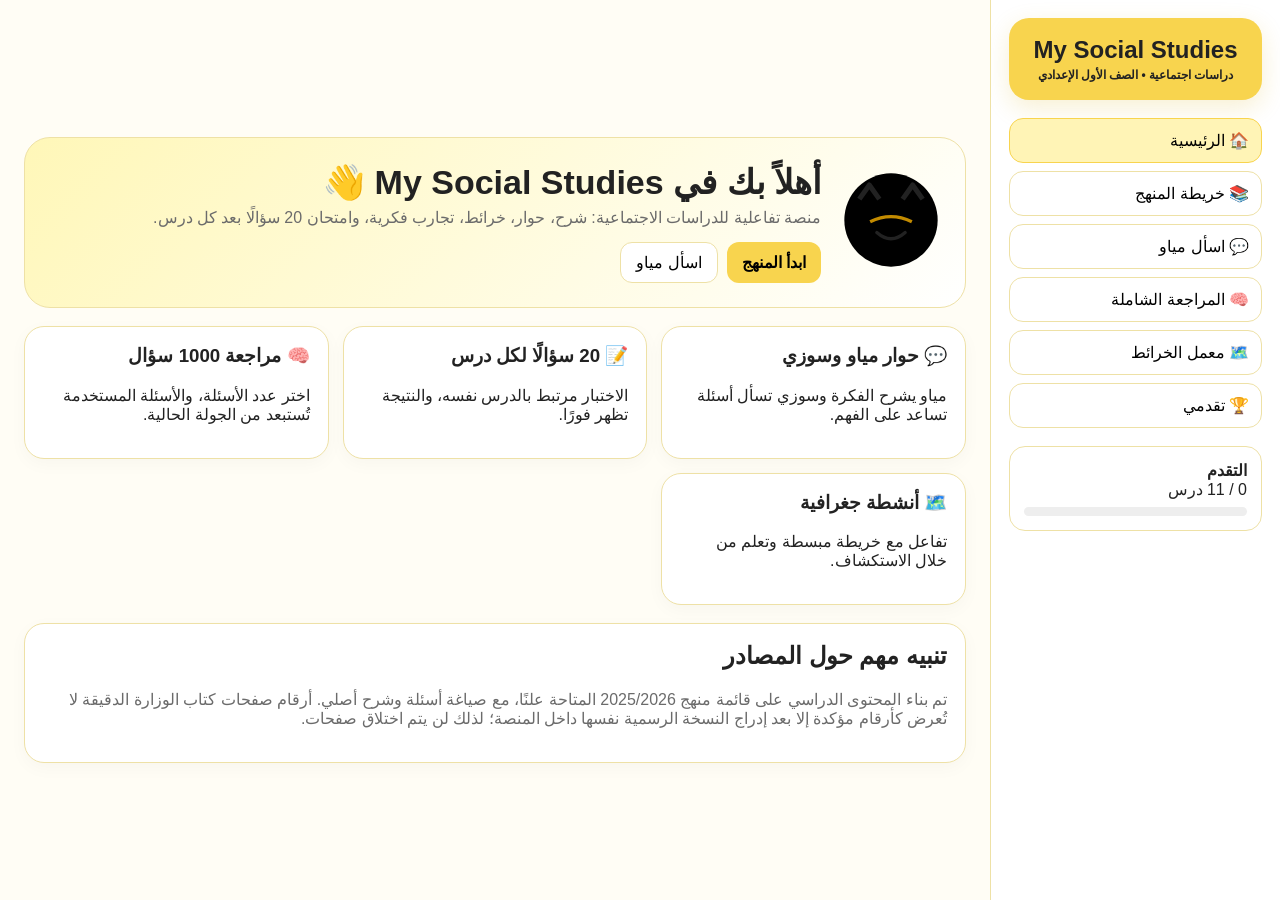
==== index.html @ 65dea262 "Add files via upload" ====
<!doctype html><html lang="ar" dir="rtl"><head><meta charset="utf-8"><meta name="viewport" content="width=device-width,initial-scale=1"><title>My Social Studies</title><style>
:root{--y:#f8d44e;--yd:#d9ae16;--ink:#222;--muted:#6b6b6b;--bg:#fffdf5;--card:#fff;--line:#eee1a6;--ok:#168a4b;--bad:#c53b3b}*{box-sizing:border-box}body{margin:0;background:var(--bg);color:var(--ink);font-family:"Noto Sans Arabic",Tahoma,Arial,sans-serif}.app{display:grid;grid-template-columns:290px 1fr;min-height:100vh}.side{background:#fff;border-left:1px solid var(--line);padding:18px;position:sticky;top:0;height:100vh;overflow:auto}.brand{background:var(--y);border-radius:20px;padding:18px;text-align:center;font-weight:900;font-size:24px;box-shadow:0 8px 25px #d9ae1630}.brand small{display:block;font-size:12px;font-weight:700;margin-top:4px}.nav{display:grid;gap:8px;margin-top:18px}.nav button{border:1px solid var(--line);background:#fff;border-radius:14px;padding:12px;text-align:right;font:inherit;cursor:pointer}.nav button.active,.nav button:hover{background:#fff4b6;border-color:var(--y)}.progress{margin-top:18px;padding:14px;border:1px solid var(--line);border-radius:16px}.bar{height:9px;background:#eee;border-radius:99px;overflow:hidden;margin-top:8px}.bar i{display:block;height:100%;background:var(--y);width:0}.main{padding:24px;max-width:1250px;width:100%;margin:auto}.top{display:flex;justify-content:space-between;gap:15px;align-items:center;margin-bottom:18px}.hero{background:linear-gradient(135deg,#fff7b8,#fff);border:1px solid var(--line);border-radius:26px;padding:24px;display:flex;gap:20px;align-items:center}.hero h1{margin:0 0 6px;font-size:34px}.hero p{margin:0;color:var(--muted)}.cat{width:100px;height:100px;flex:none}.grid{display:grid;grid-template-columns:repeat(auto-fit,minmax(260px,1fr));gap:14px;margin-top:18px}.card{background:var(--card);border:1px solid var(--line);border-radius:20px;padding:18px;box-shadow:0 5px 18px #00000008}.lesson{cursor:pointer;transition:.18s}.lesson:hover{transform:translateY(-3px);box-shadow:0 12px 28px #00000012}.pill{display:inline-block;background:#fff4b6;border-radius:999px;padding:4px 9px;font-size:12px}.muted{color:var(--muted)}h2,h3{margin-top:0}.actions{display:flex;flex-wrap:wrap;gap:9px;margin-top:15px}button.primary,button.secondary,select,input{font:inherit}button.primary{background:var(--y);border:0;border-radius:12px;padding:10px 15px;font-weight:800;cursor:pointer}button.secondary{background:#fff;border:1px solid var(--line);border-radius:12px;padding:10px 15px;cursor:pointer}.lessonHead{display:flex;justify-content:space-between;gap:15px;align-items:flex-start}.video{width:100%;border-radius:18px;background:#111;margin-top:15px;max-height:430px}.tabs{display:flex;gap:8px;flex-wrap:wrap;margin:15px 0}.tabs button{border:1px solid var(--line);background:#fff;border-radius:999px;padding:9px 14px;cursor:pointer}.tabs button.active{background:var(--y);border-color:var(--yd)}.dialogue{display:grid;grid-template-columns:1fr 1fr;gap:12px}.bubble{padding:15px;border-radius:18px;border:1px solid var(--line);background:#fff}.bubble.miao{background:#fff7b8}.avatar{width:58px;height:58px;float:right;margin-left:10px}.clear{clear:both}.lab{display:grid;grid-template-columns:1fr 1fr;gap:15px}.map{min-height:320px;border-radius:20px;background:#eaf5d6;border:1px solid #cfe1b2;position:relative;overflow:hidden}.africa{position:absolute;inset:35px 100px 35px 100px;background:#d8bd78;clip-path:polygon(44% 0,61% 9%,65% 19%,78% 31%,73% 42%,80% 56%,70% 66%,64% 83%,52% 100%,42% 89%,33% 82%,29% 66%,21% 54%,27% 43%,20% 29%,31% 19%,35% 7%);border:4px solid #9c7e3d}.marker{position:absolute;width:15px;height:15px;border-radius:50%;background:#c73535;border:3px solid #fff;box-shadow:0 2px 8px #0004;cursor:pointer}.m1{top:25%;left:44%}.m2{top:47%;left:53%}.m3{top:65%;left:57%}.m4{top:40%;left:64%}.mapInfo{margin-top:8px;background:#fff;padding:10px;border-radius:12px;border:1px solid var(--line)}.choices{display:grid;gap:9px;margin-top:12px}.choice{background:#fff;border:1px solid #ddd;border-radius:13px;padding:12px;text-align:right;cursor:pointer}.choice:hover{border-color:var(--yd)}.choice.correct{border-color:var(--ok);background:#eaf8f0}.choice.wrong{border-color:var(--bad);background:#fff0f0}.score{font-size:20px;font-weight:900}.search{width:100%;padding:12px;border:1px solid var(--line);border-radius:14px}.source{font-size:12px;color:#6b5a1a;background:#fff9d8;border:1px solid var(--line);padding:10px;border-radius:12px;margin-top:10px}.chat{display:flex;gap:10px}.chat input{flex:1;padding:12px;border:1px solid var(--line);border-radius:14px}.answer{white-space:pre-wrap;line-height:1.8}.footer{margin-top:30px;text-align:center;color:#888;font-size:12px}.hide{display:none}@media(max-width:900px){.app{grid-template-columns:1fr}.side{position:static;height:auto}.main{padding:14px}.dialogue,.lab{grid-template-columns:1fr}.hero h1{font-size:27px}}
</style><style id="ai-chat-style">
.ai-chat{margin-top:18px;background:#fff;border:1px solid #eee1a6;border-radius:22px;overflow:hidden;box-shadow:0 12px 35px rgba(70,50,0,.08)}
.ai-head{display:flex;align-items:center;gap:12px;padding:14px 16px;background:linear-gradient(135deg,#f8d44e,#fff3ae)}
.ai-head img{width:54px;height:54px;border-radius:16px;object-fit:contain;background:#fff;border:2px solid #fff}
.ai-head strong{display:block;font-size:18px}.ai-head small{color:#665b2c}
.ai-messages{min-height:340px;max-height:58vh;overflow:auto;padding:16px;background:#fffdf7}
.ai-msg{display:flex;gap:10px;margin:12px 0;align-items:flex-start}.ai-msg.user{justify-content:flex-start;flex-direction:row-reverse}.ai-avatar{width:40px;height:40px;border-radius:13px;object-fit:contain;background:#fff;border:1px solid #eee1a6;flex:0 0 auto}.ai-bubble{max-width:min(760px,84%);padding:12px 14px;border-radius:16px;background:#fff;border:1px solid #eee1a6;white-space:pre-wrap;line-height:1.8}.ai-msg.user .ai-bubble{background:#fff1a9}.ai-meta{font-size:11px;color:#8a805b;margin-top:5px}.ai-source{margin-top:8px;padding-top:8px;border-top:1px dashed #dfd19a;font-size:12px;color:#756a40}.ai-composer{display:flex;gap:9px;padding:12px;border-top:1px solid #eee1a6;background:#fff}.ai-composer textarea{flex:1;min-height:52px;max-height:140px;resize:vertical;border:1px solid #e4d79b;border-radius:15px;padding:12px;font:inherit;outline:none}.ai-composer button{min-width:92px;border:0;border-radius:15px;background:#f0c62f;color:#302700;font:inherit;font-weight:800;cursor:pointer}.ai-composer button:disabled{opacity:.55;cursor:wait}.ai-note{font-size:12px;color:#756a40;margin-top:9px}
</style></head><body><div class="app"><aside class="side"><div class="brand">My Social Studies<small>دراسات اجتماعية • الصف الأول الإعدادي</small></div><div class="nav"><button data-page="home" class="active">🏠 الرئيسية</button><button data-page="lessons">📚 خريطة المنهج</button><button data-page="ask">💬 اسأل مياو</button><button data-page="review">🧠 المراجعة الشاملة</button><button data-page="map">🗺️ معمل الخرائط</button><button data-page="progress">🏆 تقدمي</button></div><div class="progress"><b>التقدم</b><div id="pText">0 / 11 درس</div><div class="bar"><i id="pBar"></i></div></div></aside><main class="main" id="main"></main></div><script>
const MIAO_AI_ENDPOINT = localStorage.getItem('miao_ai_endpoint') || 'https://YOUR-WORKER.workers.dev/chat';
const MIAO_AI_MODEL = 'gpt-6-luna';

const embeddedVideos = {"01-africa.mp4":"[data-uri]","02-landforms.mp4":"[data-uri]","03-climate-activities.mp4":"[data-uri]","04-old-kingdom.mp4":"[data-uri]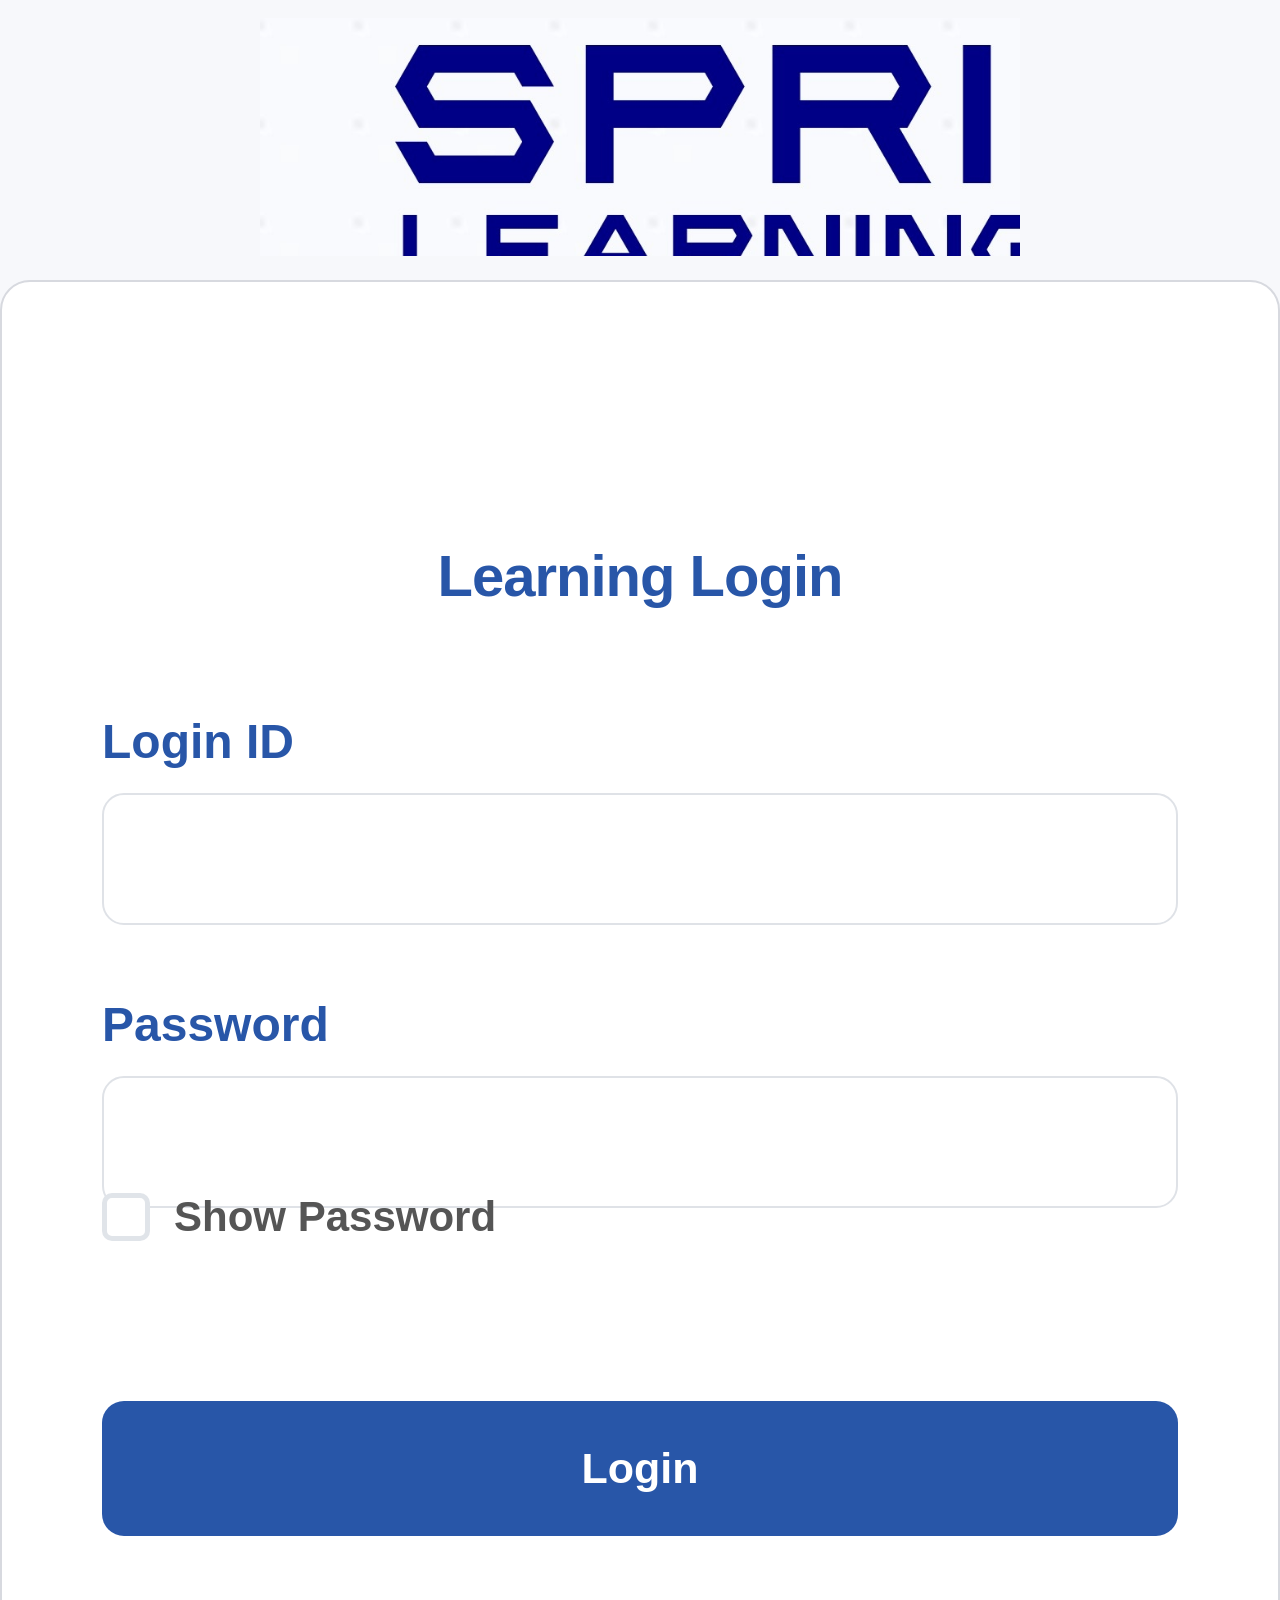
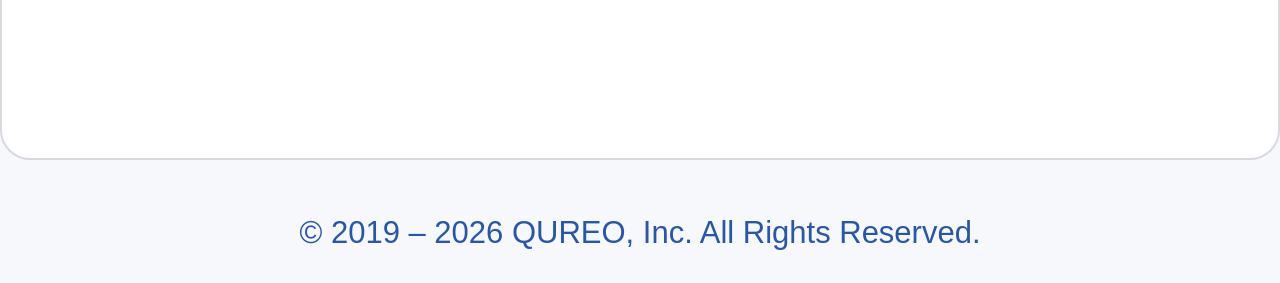
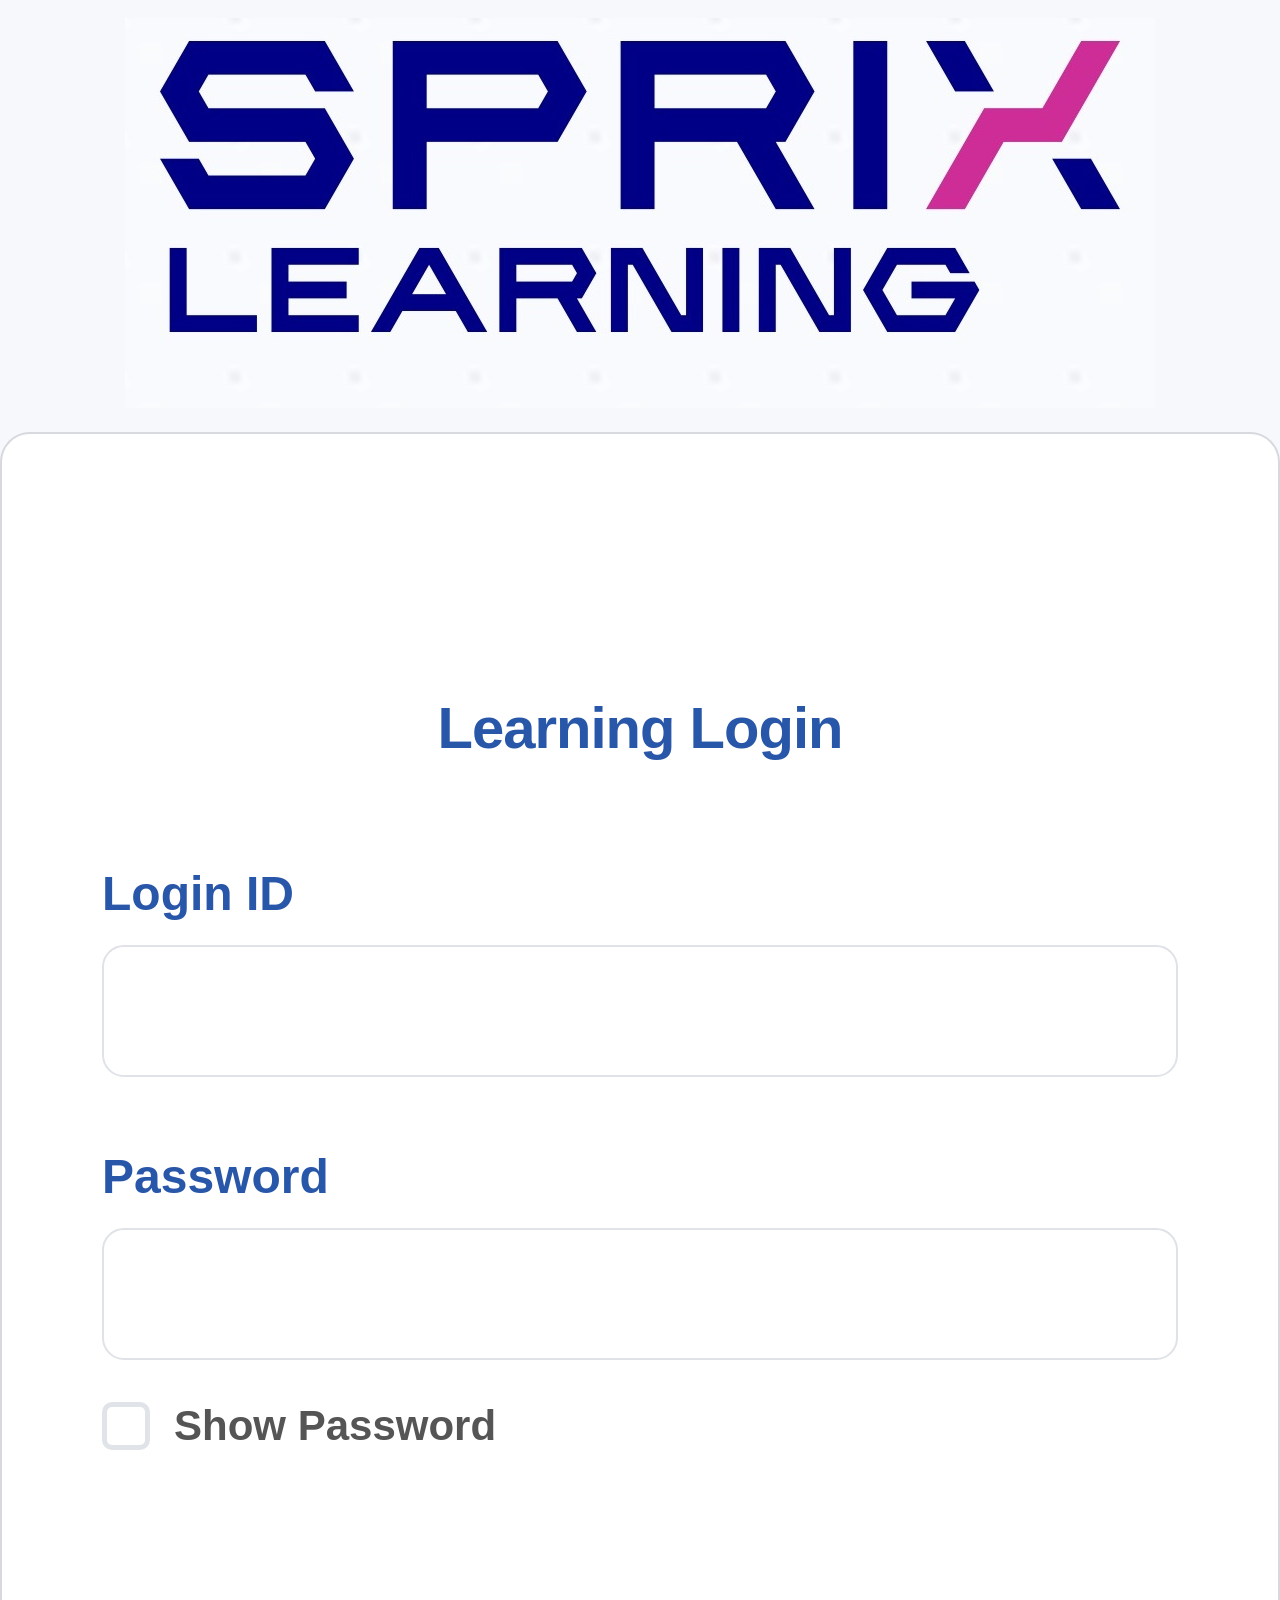
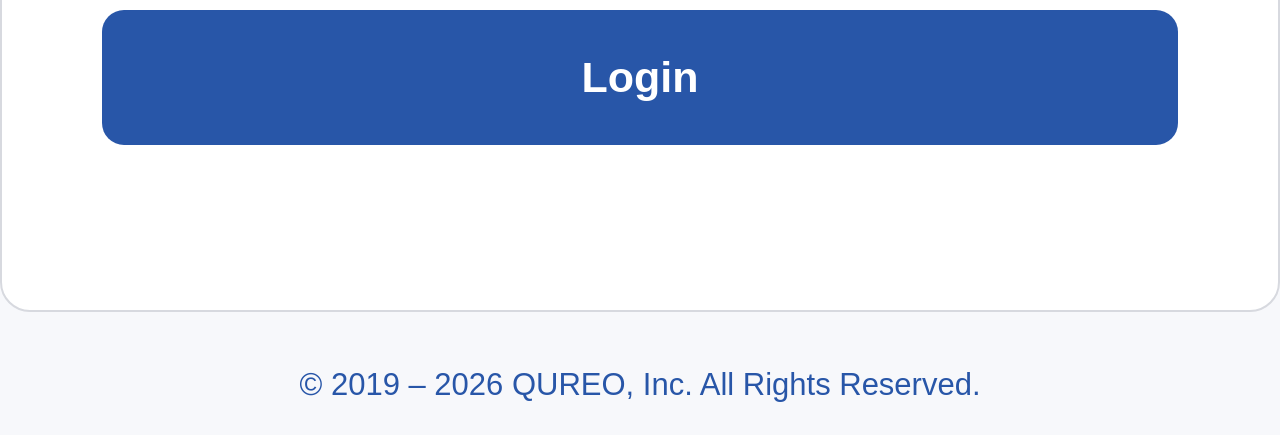
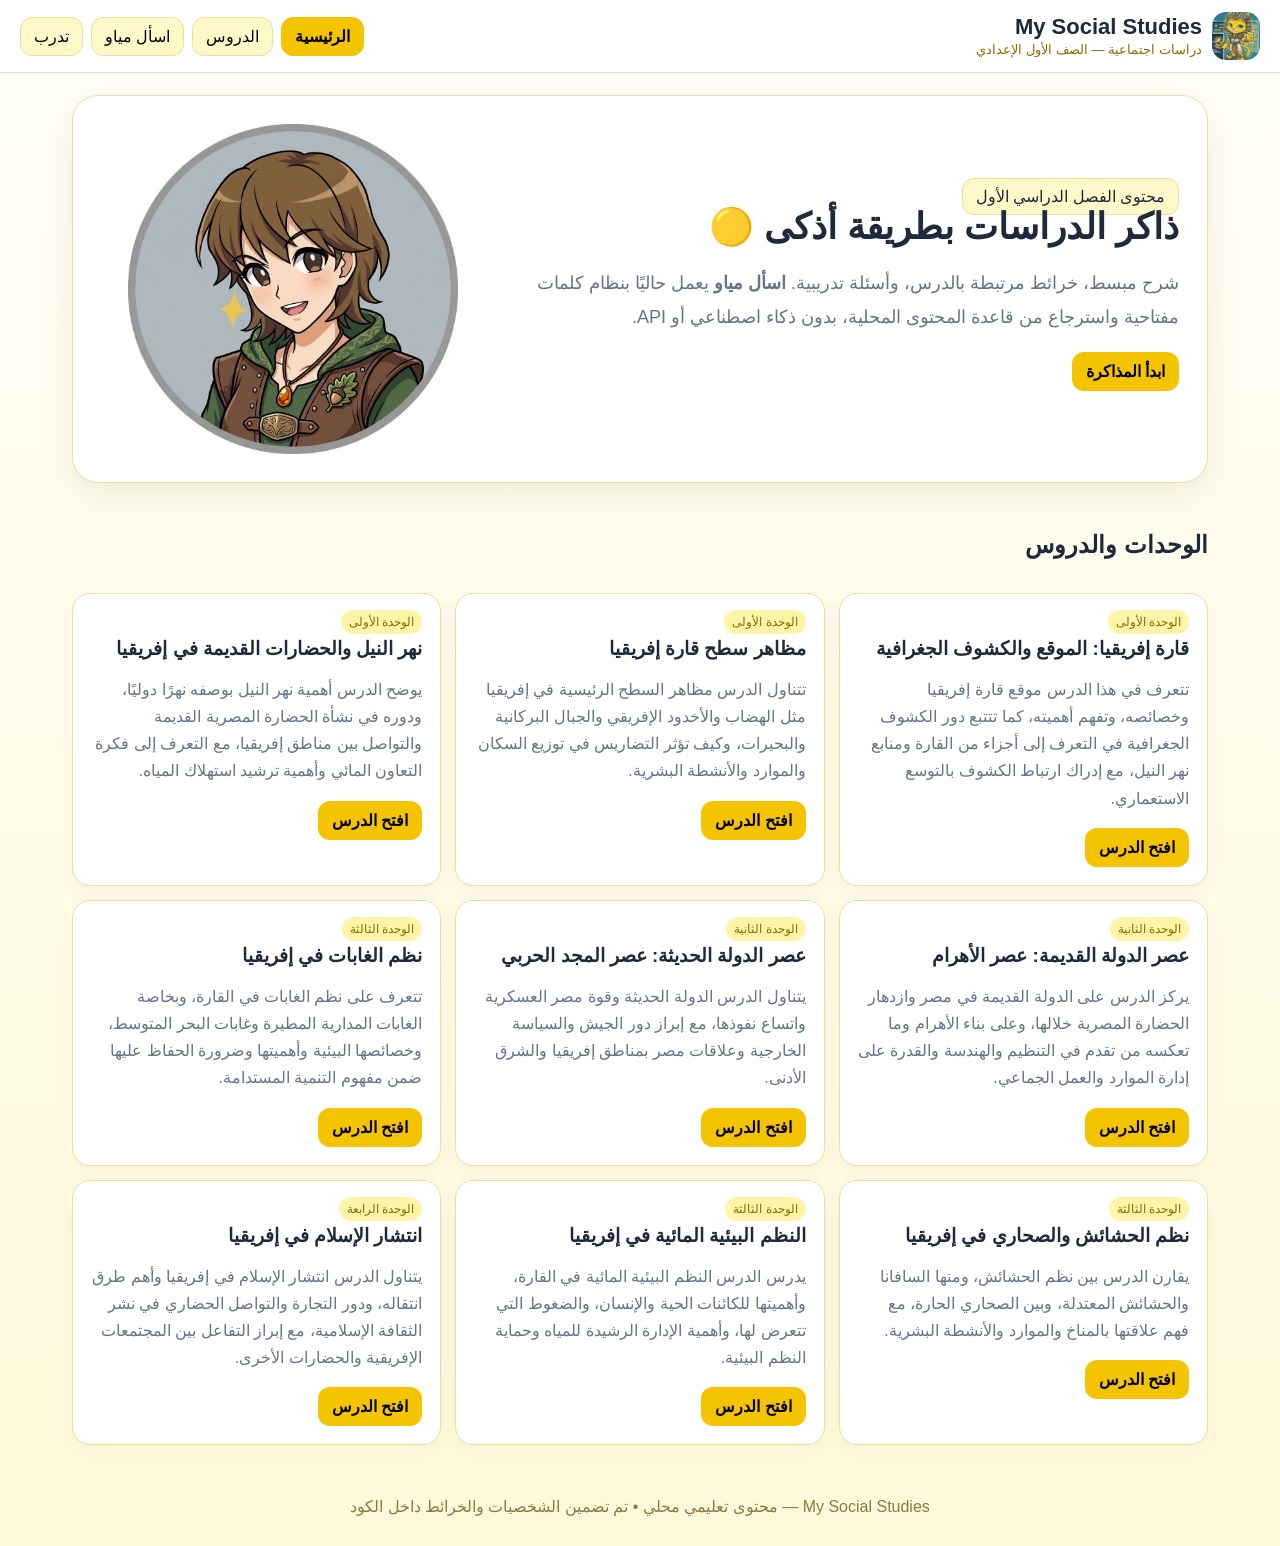
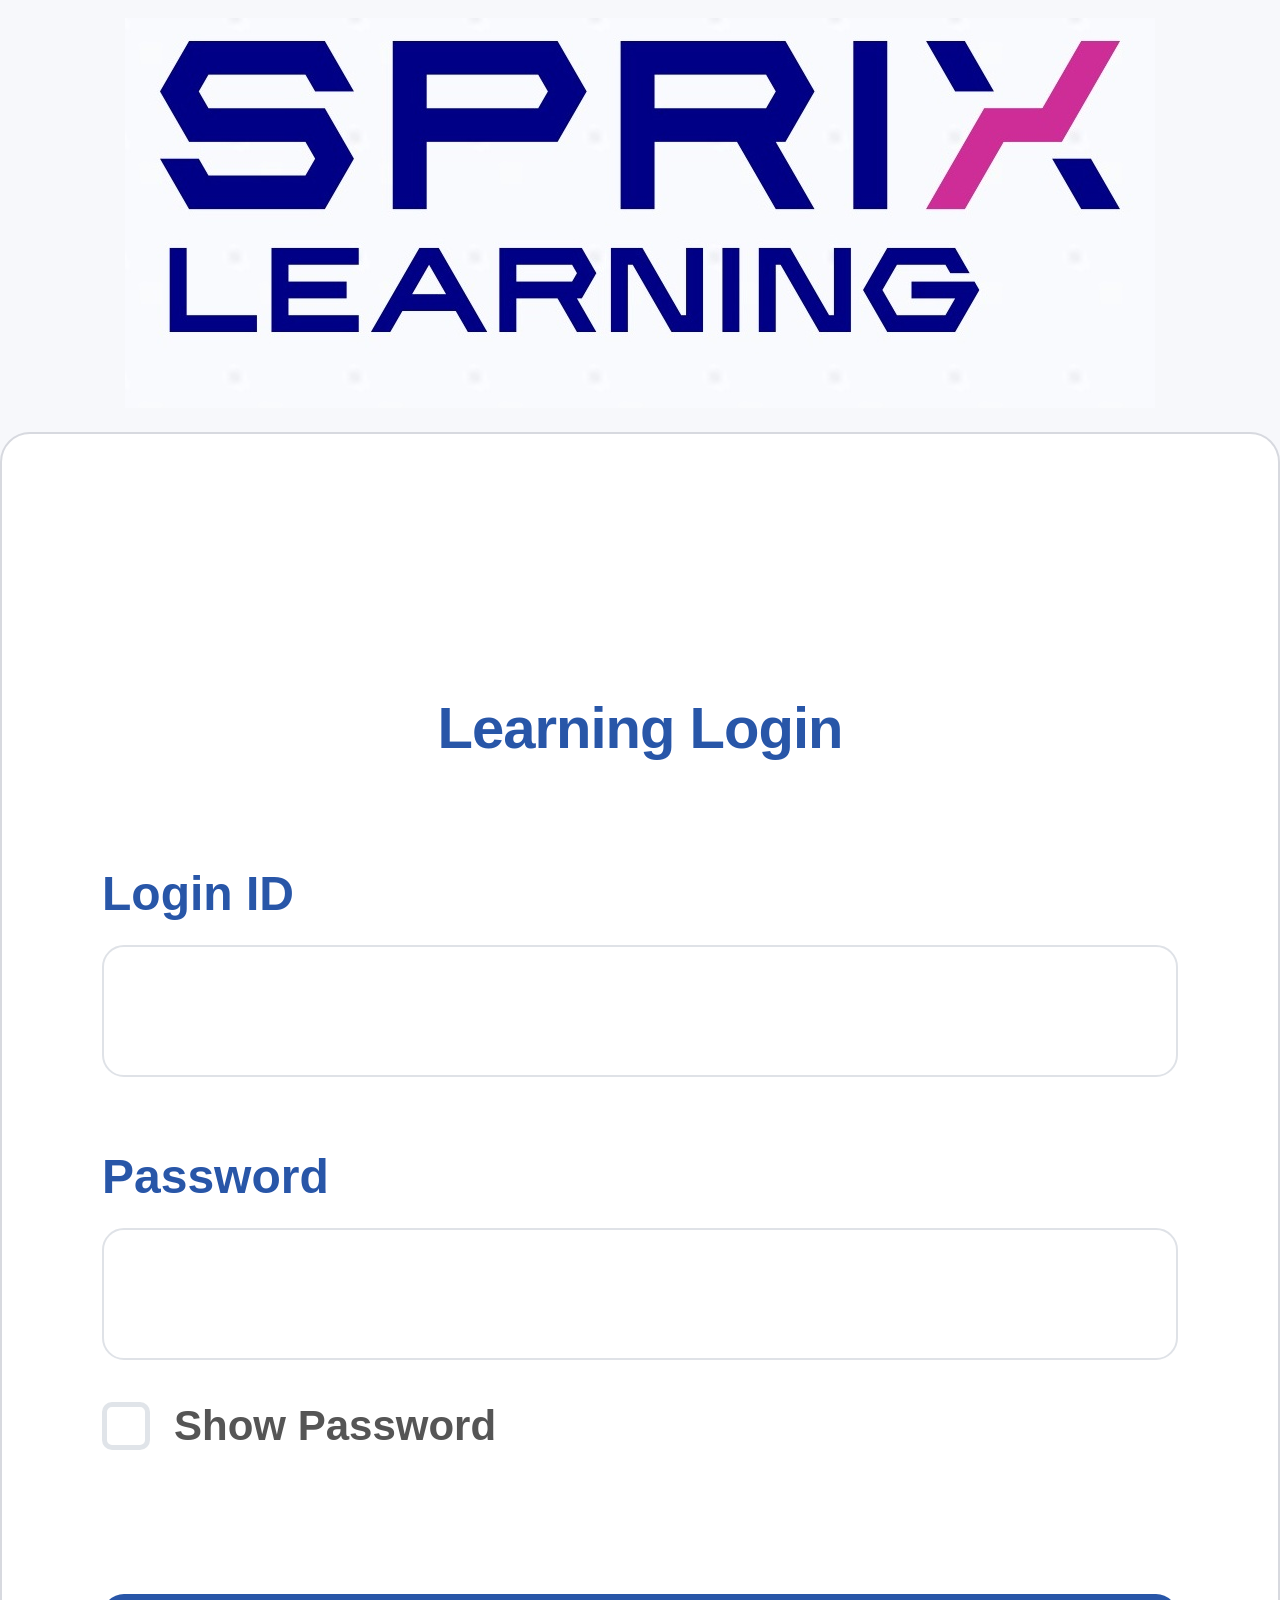
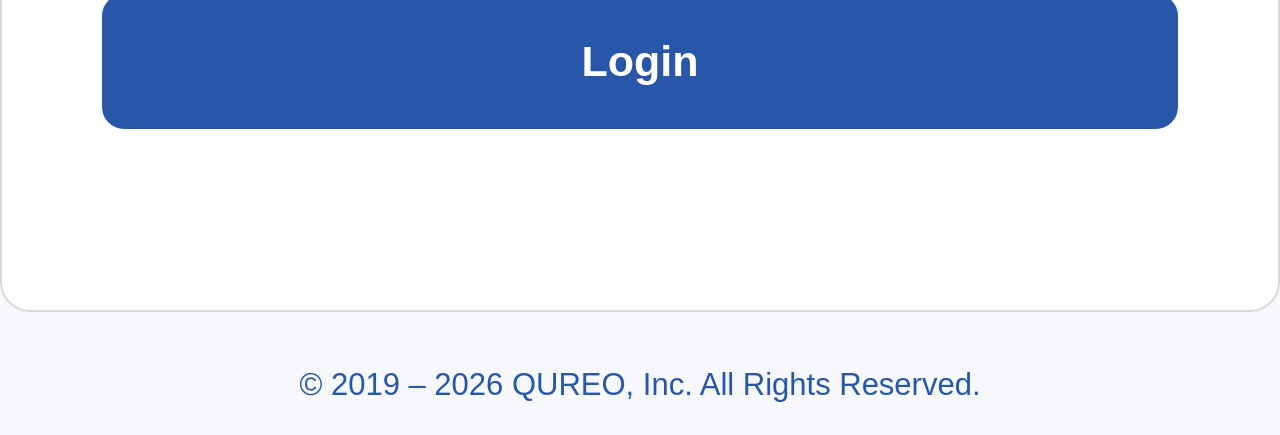
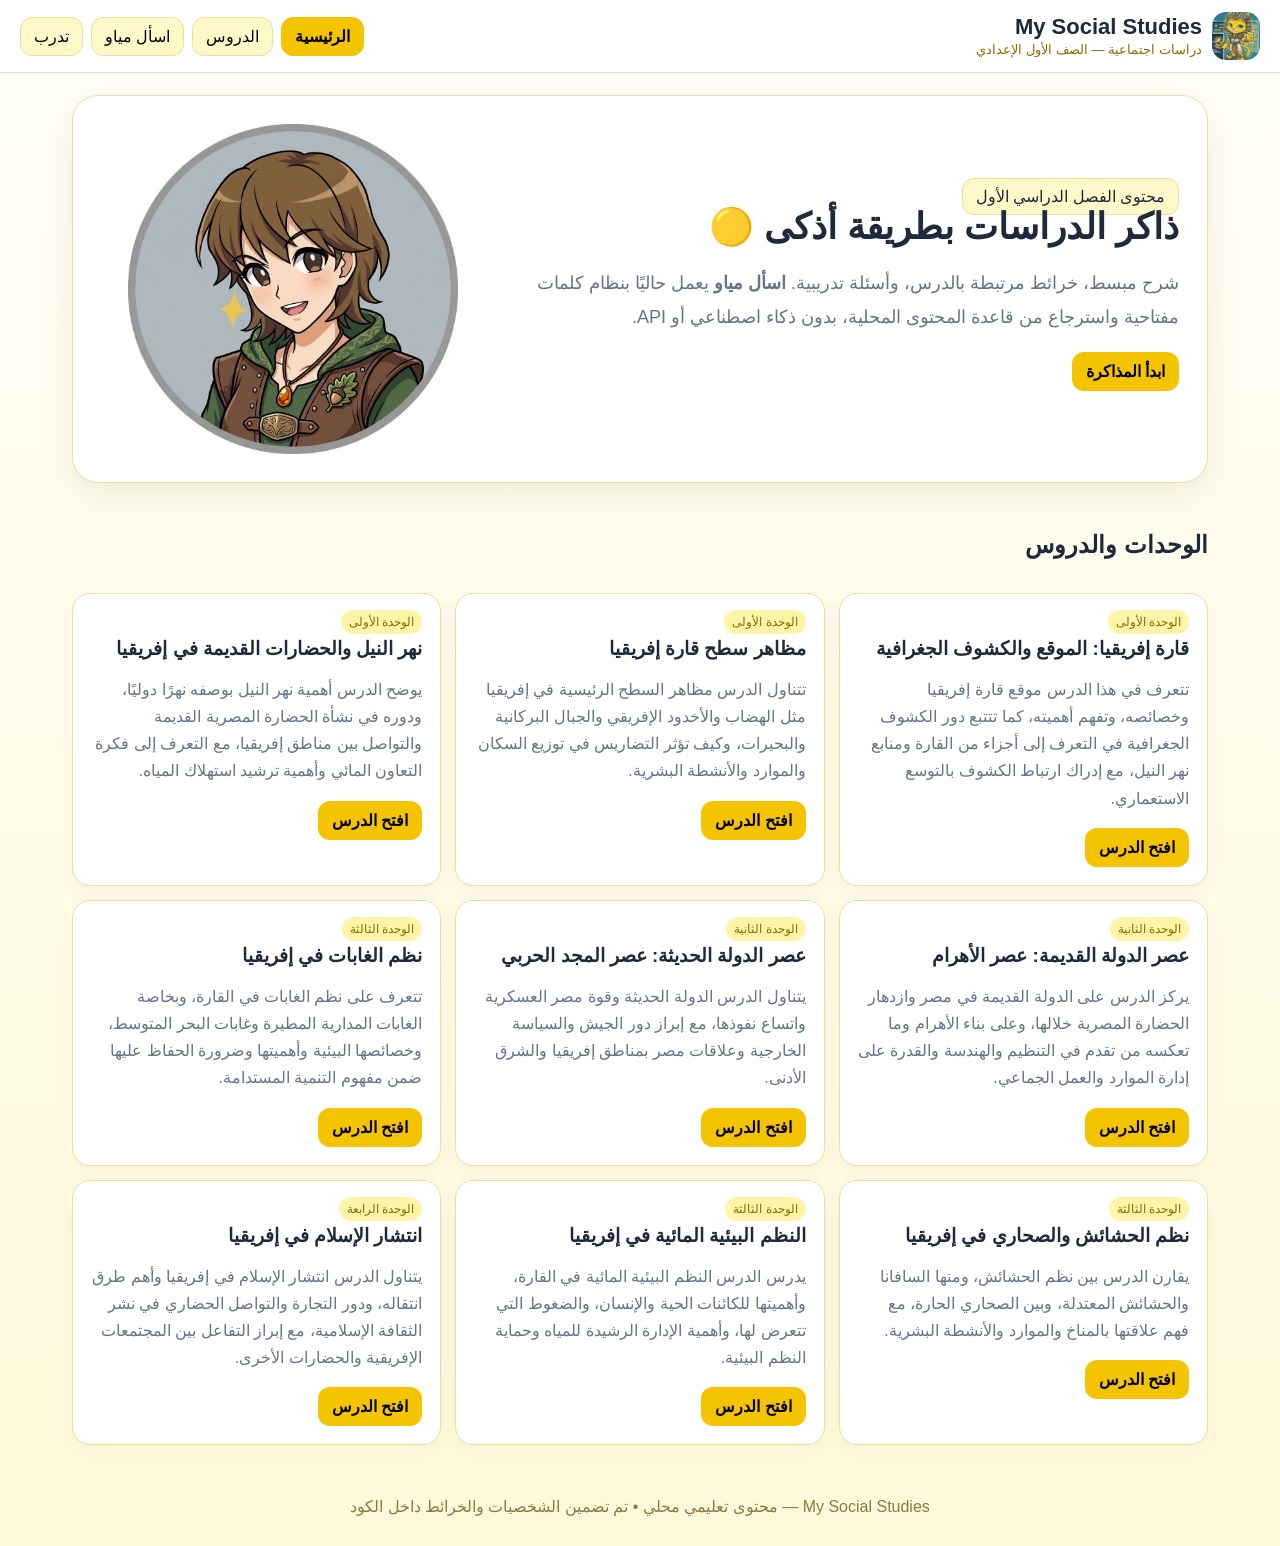
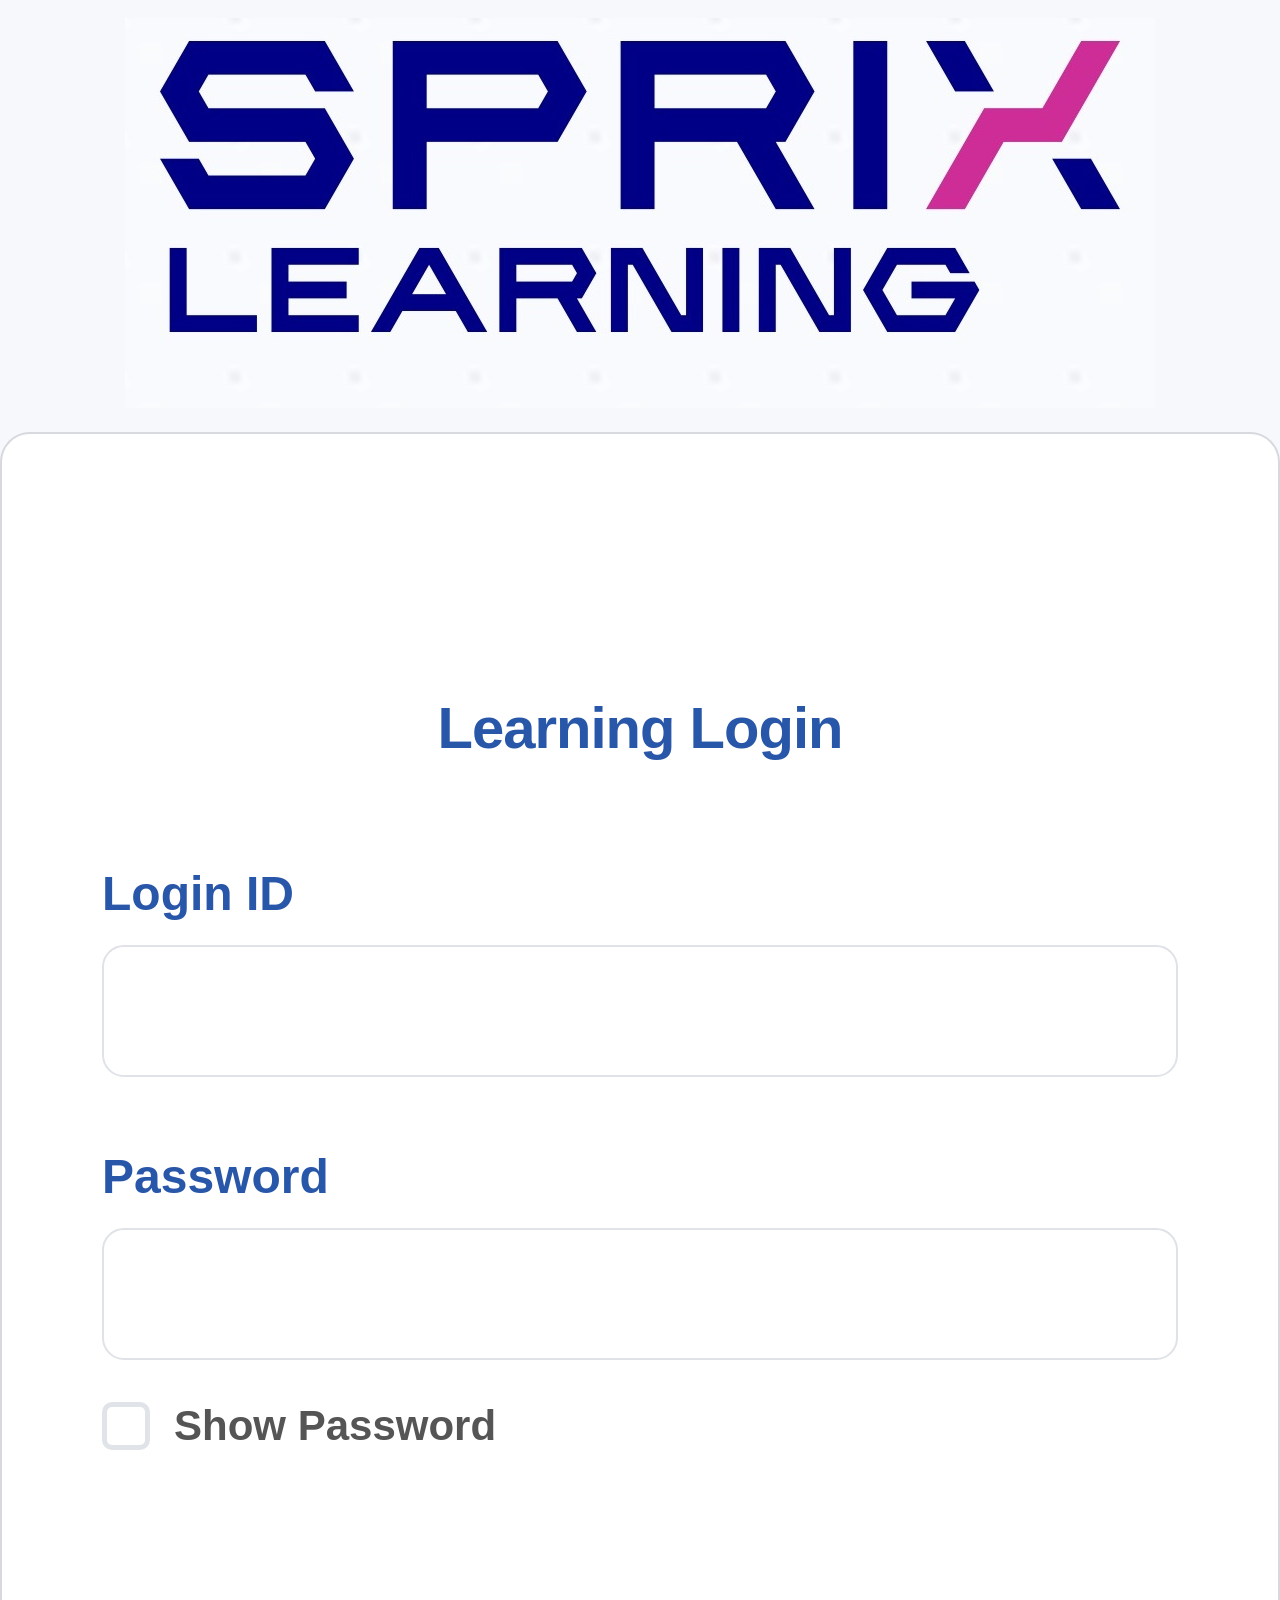
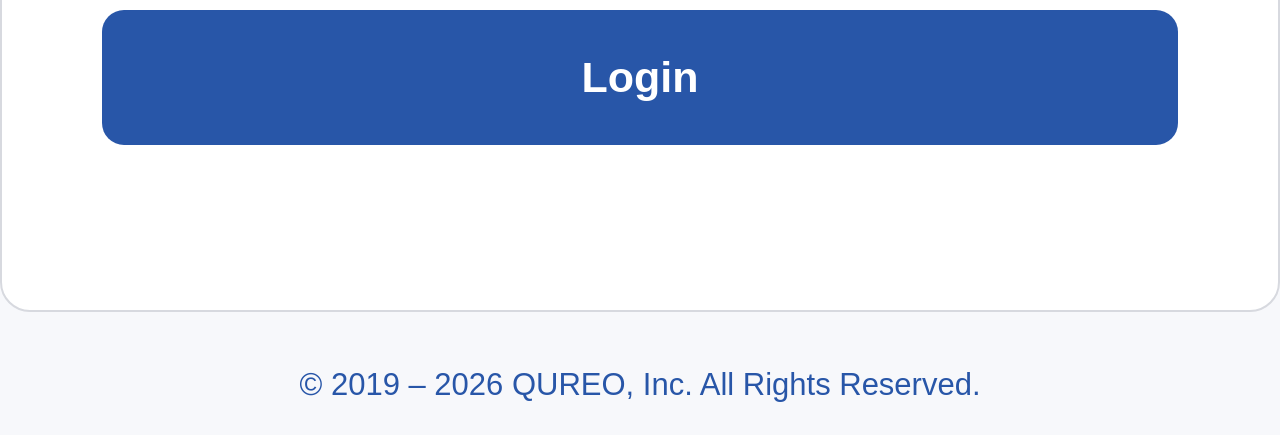
